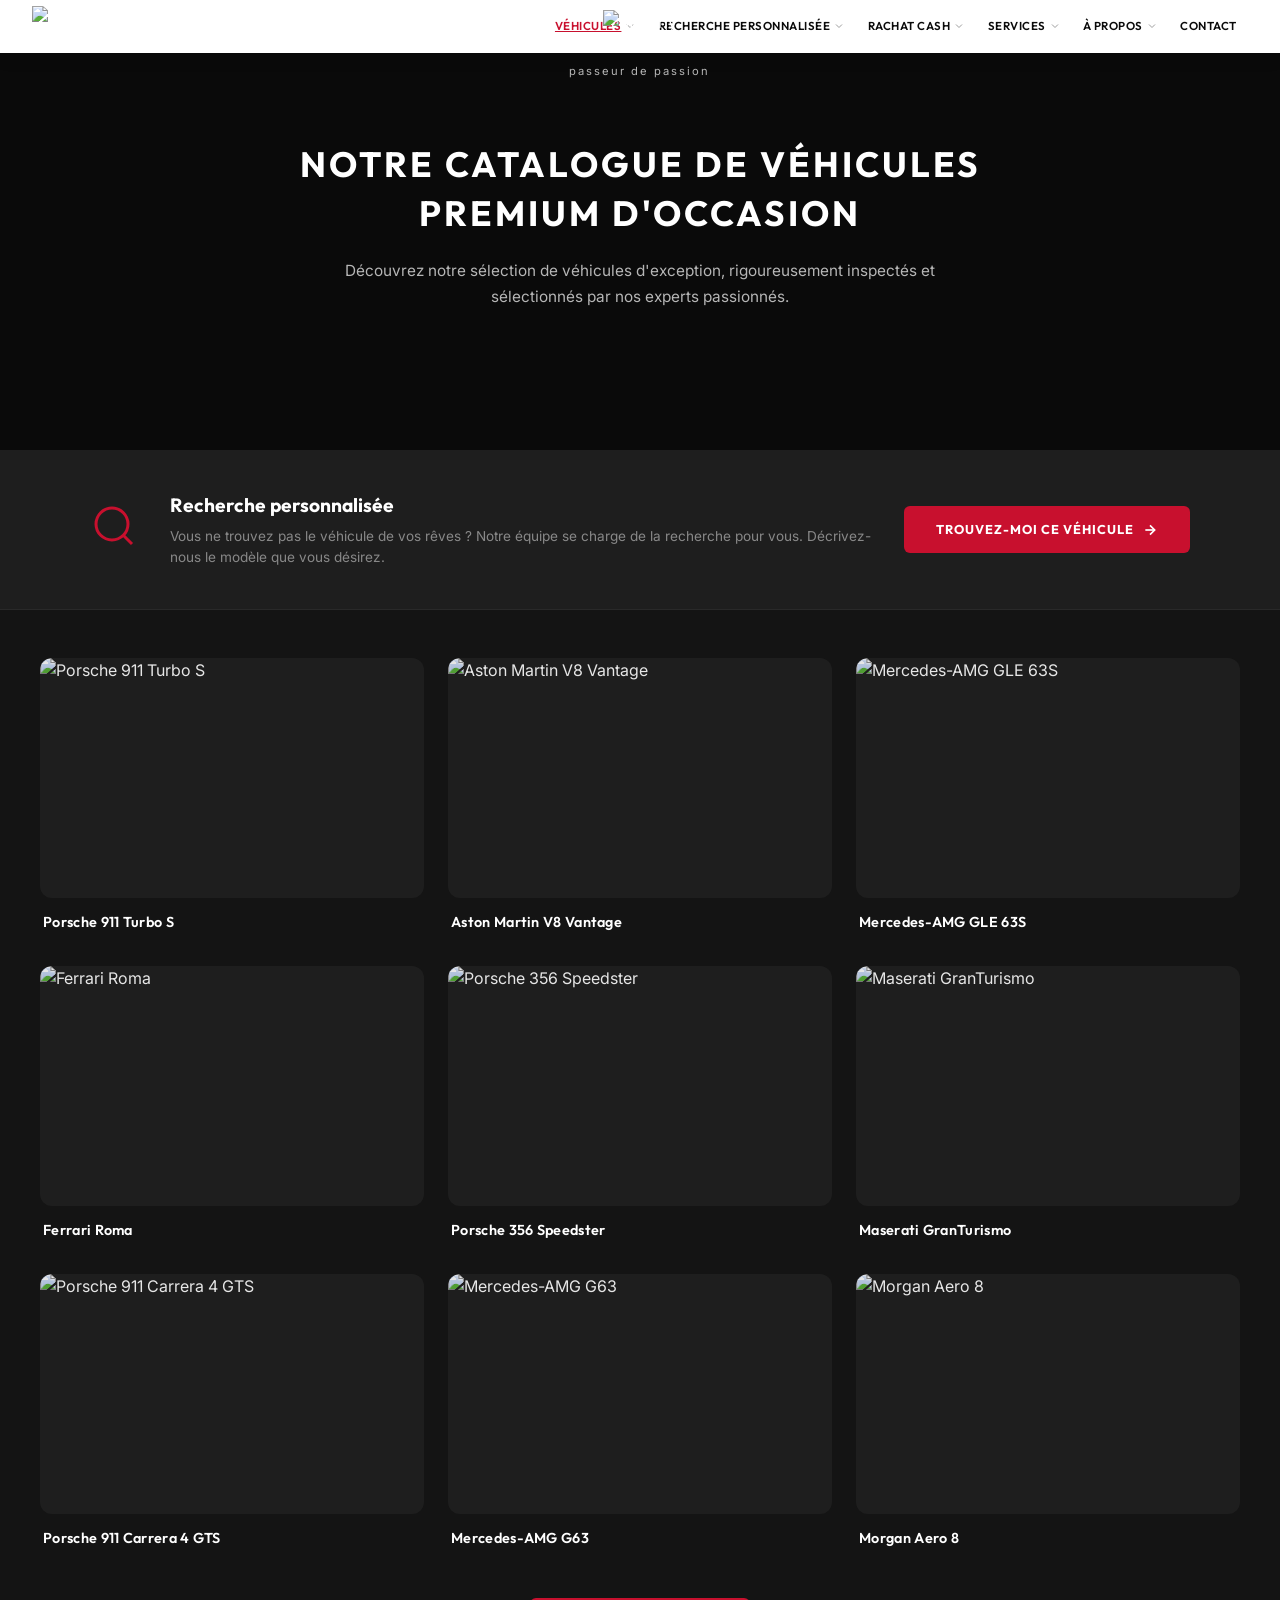
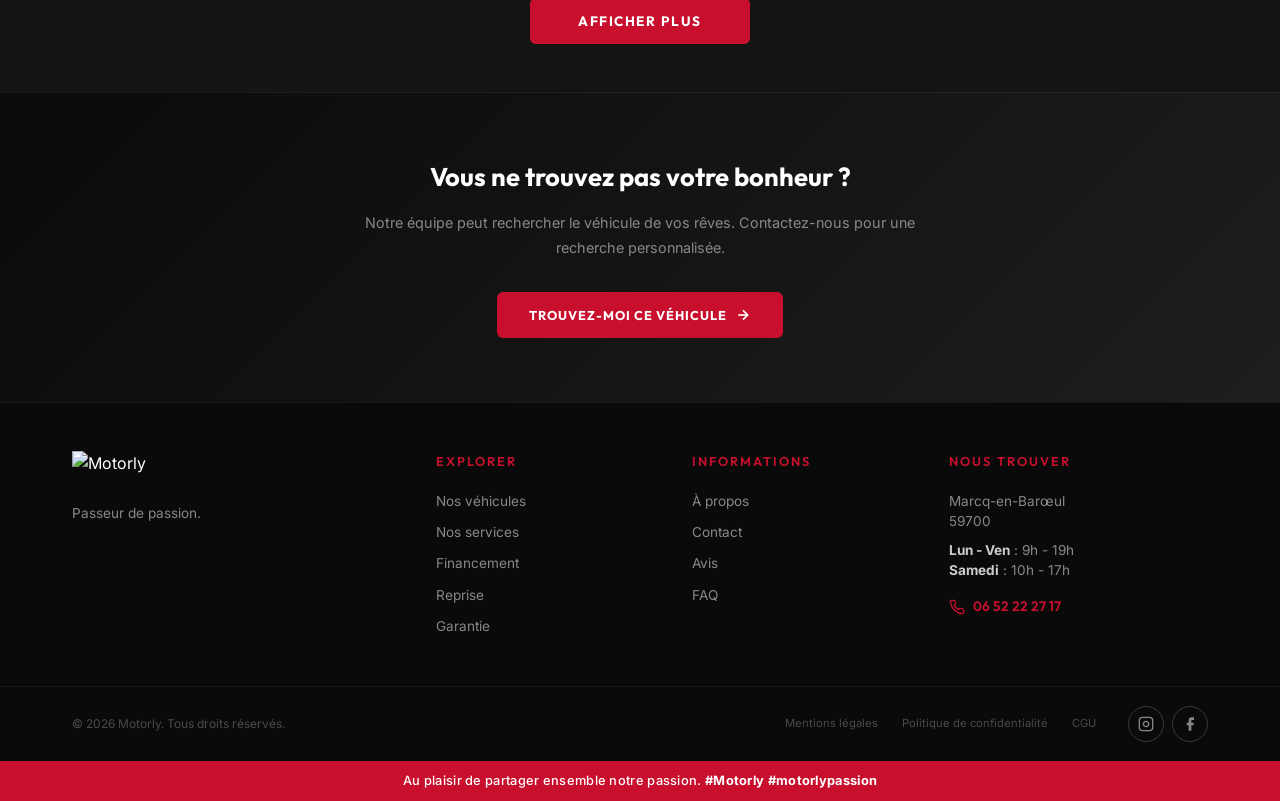
==== vehicules.html @ 82f8d08b "Add files via upload" ====
<!DOCTYPE html>
<html lang="fr">
<head>
    <meta charset="UTF-8">
    <meta name="viewport" content="width=device-width, initial-scale=1.0">
    <meta name="description" content="Catalogue de véhicules premium d'occasion Motorly – Porsche, Ferrari, Aston Martin, Maserati et plus à Marcq-en-Barœul.">
    <title>Catalogue Véhicules | Motorly – Véhicules d'Exception</title>
    <link rel="preconnect" href="https://fonts.googleapis.com">
    <link rel="preconnect" href="https://fonts.gstatic.com" crossorigin>
    <link href="https://fonts.googleapis.com/css2?family=Inter:wght@300;400;500;600;700;800;900&family=Outfit:wght@300;400;500;600;700;800&display=swap" rel="stylesheet">
    <link rel="stylesheet" href="style.css">
    <link rel="stylesheet" href="catalogue.css">
</head>
<body>

    <!-- ============ TOP BAR ============ -->
    <div class="top-bar" id="top-bar">
        <div class="top-bar__inner">
            <div class="top-bar__left">
                <svg class="top-bar__phone-icon" viewBox="0 0 24 24" fill="none" stroke="currentColor" stroke-width="2"><path d="M22 16.92v3a2 2 0 01-2.18 2 19.79 19.79 0 01-8.63-3.07 19.5 19.5 0 01-6-6 19.79 19.79 0 01-3.07-8.67A2 2 0 014.11 2h3a2 2 0 012 1.72 12.84 12.84 0 00.7 2.81 2 2 0 01-.45 2.11L8.09 9.91a16 16 0 006 6l1.27-1.27a2 2 0 012.11-.45 12.84 12.84 0 002.81.7A2 2 0 0122 16.92z"/></svg>
                <a href="tel:+33652222717" class="top-bar__phone">06 52 22 27 17</a>
            </div>
            <div class="top-bar__center">
                <a href="index.html" class="top-bar__logo"><img src="assets/images/logo-rouge.png" alt="Motorly" class="top-bar__logo-img"></a>
                <span class="top-bar__tagline">passeur de passion</span>
            </div>
            <div class="top-bar__right">
                <span class="top-bar__group-name">GROUPE GGP AUTO</span>
                <div class="top-bar__social">
                    <a href="https://facebook.com/motorly.fr" target="_blank" rel="noopener" aria-label="Facebook" class="top-bar__social-link"><svg viewBox="0 0 24 24" fill="currentColor"><path d="M18 2h-3a5 5 0 00-5 5v3H7v4h3v8h4v-8h3l1-4h-4V7a1 1 0 011-1h3z"/></svg></a>
                    <a href="https://instagram.com/motorly.fr" target="_blank" rel="noopener" aria-label="Instagram" class="top-bar__social-link"><svg viewBox="0 0 24 24" fill="none" stroke="currentColor" stroke-width="2"><rect x="2" y="2" width="20" height="20" rx="5" ry="5"/><path d="M16 11.37A4 4 0 1112.63 8 4 4 0 0116 11.37z"/><line x1="17.5" y1="6.5" x2="17.51" y2="6.5"/></svg></a>
                </div>
            </div>
        </div>
    </div>

    <!-- ============ STICKY HEADER ============ -->
    <header class="header header--visible" id="header">
        <div class="header__inner">
            <a href="index.html" class="header__logo"><img src="assets/images/logo-rouge.png" alt="Motorly" class="header__logo-img"></a>
            <nav class="header__nav">
                <div class="header__nav-item header__nav-item--has-dropdown"><a href="#" class="header__nav-link header__nav-link--current">VÉHICULES <svg viewBox="0 0 24 24" fill="none" stroke="currentColor" stroke-width="2" width="12" height="12"><polyline points="6 9 12 15 18 9"/></svg></a>
                    <div class="header__dropdown"><a href="vehicules.html">Véhicules disponibles</a><a href="#">Véhicules vendus</a></div>
                </div>
                <div class="header__nav-item"><a href="#" class="header__nav-link">RECHERCHE PERSONNALISÉE <svg viewBox="0 0 24 24" fill="none" stroke="currentColor" stroke-width="2" width="12" height="12"><polyline points="6 9 12 15 18 9"/></svg></a></div>
                <div class="header__nav-item"><a href="#" class="header__nav-link">RACHAT CASH <svg viewBox="0 0 24 24" fill="none" stroke="currentColor" stroke-width="2" width="12" height="12"><polyline points="6 9 12 15 18 9"/></svg></a></div>
                <div class="header__nav-item header__nav-item--has-dropdown"><a href="#" class="header__nav-link">SERVICES <svg viewBox="0 0 24 24" fill="none" stroke="currentColor" stroke-width="2" width="12" height="12"><polyline points="6 9 12 15 18 9"/></svg></a>
                    <div class="header__dropdown"><a href="#">Solution de financement</a><a href="#">Reprise de véhicules</a></div>
                </div>
                <div class="header__nav-item"><a href="index.html#apropos" class="header__nav-link">À PROPOS <svg viewBox="0 0 24 24" fill="none" stroke="currentColor" stroke-width="2" width="12" height="12"><polyline points="6 9 12 15 18 9"/></svg></a></div>
                <div class="header__nav-item"><a href="index.html#contact" class="header__nav-link">CONTACT</a></div>
            </nav>
            <button class="header__menu-btn" id="menu-toggle" aria-label="Menu"><span class="header__menu-icon"><span></span><span></span><span></span></span></button>
        </div>
    </header>

    <!-- ============ MOBILE MENU ============ -->
    <div class="menu-overlay" id="menu-overlay">
        <div class="menu-overlay__content">
            <nav class="menu-overlay__nav">
                <a href="vehicules.html" class="menu-overlay__link">Véhicules</a>
                <a href="#" class="menu-overlay__link">Recherche Personnalisée</a>
                <a href="#" class="menu-overlay__link">Rachat Cash</a>
                <a href="#" class="menu-overlay__link">Services</a>
                <a href="index.html#apropos" class="menu-overlay__link">À propos</a>
                <a href="index.html#contact" class="menu-overlay__link">Contact</a>
            </nav>
            <div class="menu-overlay__footer-info"><a href="tel:+33652222717">06 52 22 27 17</a></div>
        </div>
    </div>

    <!-- ============ CATALOGUE HERO ============ -->
    <section class="cat-hero">
        <div class="cat-hero__bg" style="background-image: url('assets/images/header-1.png')"></div>
        <div class="cat-hero__overlay"></div>
        <div class="cat-hero__content">
            <h1 class="cat-hero__title">NOTRE CATALOGUE DE VÉHICULES<br>PREMIUM D'OCCASION</h1>
            <p class="cat-hero__subtitle">Découvrez notre sélection de véhicules d'exception, rigoureusement inspectés et sélectionnés par nos experts passionnés.</p>
        </div>
    </section>

    <!-- ============ RECHERCHE PERSONNALISÉE CTA ============ -->
    <section class="cat-search">
        <div class="cat-search__inner">
            <div class="cat-search__icon">
                <svg viewBox="0 0 24 24" fill="none" stroke="currentColor" stroke-width="1.5"><circle cx="11" cy="11" r="8"/><line x1="21" y1="21" x2="16.65" y2="16.65"/></svg>
            </div>
            <div class="cat-search__text">
                <h2>Recherche personnalisée</h2>
                <p>Vous ne trouvez pas le véhicule de vos rêves ? Notre équipe se charge de la recherche pour vous. Décrivez-nous le modèle que vous désirez.</p>
            </div>
            <a href="#" class="cat-search__btn">TROUVEZ-MOI CE VÉHICULE <svg viewBox="0 0 24 24" fill="none" stroke="currentColor" stroke-width="2.5" width="16" height="16"><line x1="5" y1="12" x2="19" y2="12"/><polyline points="12 5 19 12 12 19"/></svg></a>
        </div>
    </section>

    <!-- ============ CATALOGUE GRID ============ -->
    <section class="catalogue" id="catalogue">
        <div class="catalogue__inner">
            <div class="catalogue__grid" id="catalogue-grid">

                <a href="#" class="car-card" data-visible="true">
                    <div class="car-card__img"><img src="assets/images/porsche-911-turbo-s.png" alt="Porsche 911 Turbo S"></div>
                    <h3 class="car-card__name">Porsche 911 Turbo S</h3>
                </a>
                <a href="#" class="car-card" data-visible="true">
                    <div class="car-card__img"><img src="assets/images/porsche-slide-1.png" alt="Aston Martin V8 Vantage"></div>
                    <h3 class="car-card__name">Aston Martin V8 Vantage</h3>
                </a>
                <a href="#" class="car-card" data-visible="true">
                    <div class="car-card__img"><img src="assets/images/porsche-slide-2.png" alt="Mercedes-AMG GLE 63S"></div>
                    <h3 class="car-card__name">Mercedes-AMG GLE 63S</h3>
                </a>
                <a href="#" class="car-card" data-visible="true">
                    <div class="car-card__img"><img src="assets/images/porsche-slide-3.png" alt="Ferrari Roma"></div>
                    <h3 class="car-card__name">Ferrari Roma</h3>
                </a>
                <a href="#" class="car-card" data-visible="true">
                    <div class="car-card__img"><img src="assets/images/porsche-slide-4.png" alt="Porsche 356 Speedster"></div>
                    <h3 class="car-card__name">Porsche 356 Speedster</h3>
                </a>
                <a href="#" class="car-card" data-visible="true">
                    <div class="car-card__img"><img src="assets/images/porsche-slide-5.png" alt="Maserati GranTurismo"></div>
                    <h3 class="car-card__name">Maserati GranTurismo</h3>
                </a>
                <a href="#" class="car-card" data-visible="true">
                    <div class="car-card__img"><img src="assets/images/porsche-slide-6.png" alt="Porsche 911 Carrera 4 GTS"></div>
                    <h3 class="car-card__name">Porsche 911 Carrera 4 GTS</h3>
                </a>
                <a href="#" class="car-card" data-visible="true">
                    <div class="car-card__img"><img src="assets/images/porsche-slide-7.png" alt="Mercedes-AMG G63"></div>
                    <h3 class="car-card__name">Mercedes-AMG G63</h3>
                </a>
                <a href="#" class="car-card" data-visible="true">
                    <div class="car-card__img"><img src="assets/images/porsche-slide-8.png" alt="Morgan Aero 8"></div>
                    <h3 class="car-card__name">Morgan Aero 8</h3>
                </a>

                <!-- Hidden initially (afficher plus) -->
                <a href="#" class="car-card car-card--hidden">
                    <div class="car-card__img"><img src="assets/images/porsche-slide-9.png" alt="Porsche Panamera GTS"></div>
                    <h3 class="car-card__name">Porsche Panamera GTS</h3>
                </a>
                <a href="#" class="car-card car-card--hidden">
                    <div class="car-card__img"><img src="assets/images/porsche-slide-10.png" alt="BMW M4 Competition"></div>
                    <h3 class="car-card__name">BMW M4 Competition</h3>
                </a>
                <a href="#" class="car-card car-card--hidden">
                    <div class="car-card__img"><img src="assets/images/porsche-slide-11.png" alt="Porsche 911 Turbo"></div>
                    <h3 class="car-card__name">Porsche 911 Turbo</h3>
                </a>
                <a href="#" class="car-card car-card--hidden">
                    <div class="car-card__img"><img src="assets/images/maserati.png" alt="Maserati Quattroporte"></div>
                    <h3 class="car-card__name">Maserati Quattroporte</h3>
                </a>
                <a href="#" class="car-card car-card--hidden">
                    <div class="car-card__img"><img src="assets/images/panamera-competition.jpg" alt="Porsche Panamera Turbo S"></div>
                    <h3 class="car-card__name">Porsche Panamera Turbo S</h3>
                </a>
                <a href="#" class="car-card car-card--hidden">
                    <div class="car-card__img"><img src="assets/images/showroom-cam2.jpg" alt="Aston Martin DB11"></div>
                    <h3 class="car-card__name">Aston Martin DB11</h3>
                </a>

            </div>

            <div class="catalogue__more" id="catalogue-more">
                <button class="catalogue__more-btn" id="show-more-btn">AFFICHER PLUS</button>
            </div>
        </div>
    </section>

    <!-- ============ BOTTOM CTA ============ -->
    <section class="cat-bottom-cta">
        <div class="cat-bottom-cta__inner">
            <h2>Vous ne trouvez pas votre bonheur ?</h2>
            <p>Notre équipe peut rechercher le véhicule de vos rêves. Contactez-nous pour une recherche personnalisée.</p>
            <a href="index.html#contact" class="cat-search__btn">TROUVEZ-MOI CE VÉHICULE <svg viewBox="0 0 24 24" fill="none" stroke="currentColor" stroke-width="2.5" width="16" height="16"><line x1="5" y1="12" x2="19" y2="12"/><polyline points="12 5 19 12 12 19"/></svg></a>
        </div>
    </section>

    <!-- ============ FOOTER ============ -->
    <footer class="footer" id="footer">
        <div class="footer__top">
            <div class="footer__inner">
                <div class="footer__brand">
                    <a href="index.html" class="footer__logo"><img src="assets/images/logo-blanc.png" alt="Motorly" class="footer__logo-img"></a>
                    <p class="footer__tagline">Passeur de passion.</p>
                </div>
                <div class="footer__links-group">
                    <h4 class="footer__links-title">Explorer</h4>
                    <nav class="footer__links"><a href="vehicules.html">Nos véhicules</a><a href="#">Nos services</a><a href="#">Financement</a><a href="#">Reprise</a><a href="#">Garantie</a></nav>
                </div>
                <div class="footer__links-group">
                    <h4 class="footer__links-title">Informations</h4>
                    <nav class="footer__links"><a href="index.html#apropos">À propos</a><a href="index.html#contact">Contact</a><a href="#">Avis</a><a href="#">FAQ</a></nav>
                </div>
                <div class="footer__links-group">
                    <h4 class="footer__links-title">Nous trouver</h4>
                    <div class="footer__address">
                        <p>Marcq-en-Barœul<br>59700</p>
                        <p class="footer__hours"><strong>Lun - Ven</strong> : 9h - 19h<br><strong>Samedi</strong> : 10h - 17h</p>
                        <a href="tel:+33652222717" class="footer__phone-link"><svg viewBox="0 0 24 24" fill="none" stroke="currentColor" stroke-width="2"><path d="M22 16.92v3a2 2 0 01-2.18 2 19.79 19.79 0 01-8.63-3.07 19.5 19.5 0 01-6-6 19.79 19.79 0 01-3.07-8.67A2 2 0 014.11 2h3a2 2 0 012 1.72 12.84 12.84 0 00.7 2.81 2 2 0 01-.45 2.11L8.09 9.91a16 16 0 006 6l1.27-1.27a2 2 0 012.11-.45 12.84 12.84 0 002.81.7A2 2 0 0122 16.92z"/></svg>06 52 22 27 17</a>
                    </div>
                </div>
            </div>
        </div>
        <div class="footer__bottom">
            <div class="footer__bottom-inner">
                <p class="footer__copyright">© 2026 Motorly. Tous droits réservés.</p>
                <div class="footer__bottom-right">
                    <nav class="footer__legal"><a href="#">Mentions légales</a><a href="#">Politique de confidentialité</a><a href="#">CGU</a></nav>
                    <div class="footer__social">
                        <a href="https://instagram.com/motorly.fr" target="_blank" rel="noopener" aria-label="Instagram" class="footer__social-link"><svg viewBox="0 0 24 24" fill="none" stroke="currentColor" stroke-width="2"><rect x="2" y="2" width="20" height="20" rx="5" ry="5"/><path d="M16 11.37A4 4 0 1112.63 8 4 4 0 0116 11.37z"/><line x1="17.5" y1="6.5" x2="17.51" y2="6.5"/></svg></a>
                        <a href="https://facebook.com/motorly.fr" target="_blank" rel="noopener" aria-label="Facebook" class="footer__social-link"><svg viewBox="0 0 24 24" fill="currentColor"><path d="M18 2h-3a5 5 0 00-5 5v3H7v4h3v8h4v-8h3l1-4h-4V7a1 1 0 011-1h3z"/></svg></a>
                    </div>
                </div>
            </div>
        </div>
    </footer>

    <!-- ============ STICKY BOTTOM BAR ============ -->
    <div class="sticky-bottom-bar">
        <div class="sticky-bottom-bar__inner">
            <p>Au plaisir de partager ensemble notre passion. <span class="sticky-bottom-bar__hashtag">#Motorly #motorlypassion</span></p>
        </div>
    </div>

    <button class="back-to-top" id="back-to-top" aria-label="Retour en haut">
        <svg viewBox="0 0 24 24" fill="none" stroke="currentColor" stroke-width="2.5"><polyline points="18 15 12 9 6 15"/></svg>
    </button>

    <script>
    document.addEventListener('DOMContentLoaded', () => {
      // Mobile menu
      const mt = document.getElementById('menu-toggle');
      const mo = document.getElementById('menu-overlay');
      if (mt && mo) {
        mt.addEventListener('click', () => { mt.classList.toggle('active'); mo.classList.toggle('active'); document.body.style.overflow = mo.classList.contains('active') ? 'hidden' : ''; });
        document.querySelectorAll('.menu-overlay__link').forEach(l => l.addEventListener('click', () => { mt.classList.remove('active'); mo.classList.remove('active'); document.body.style.overflow = ''; }));
      }
      // Show more
      const btn = document.getElementById('show-more-btn');
      const moreWrap = document.getElementById('catalogue-more');
      if (btn) {
        btn.addEventListener('click', () => {
          document.querySelectorAll('.car-card--hidden').forEach((c, i) => {
            c.style.transitionDelay = `${i * .06}s`;
            c.classList.remove('car-card--hidden');
            c.classList.add('car-card--revealed');
          });
          moreWrap.style.display = 'none';
        });
      }
      // Back to top
      const btt = document.getElementById('back-to-top');
      window.addEventListener('scroll', () => {
        if (window.pageYOffset > 400) btt.classList.add('visible');
        else btt.classList.remove('visible');
      }, { passive: true });
      btt.addEventListener('click', () => window.scrollTo({ top: 0, behavior: 'smooth' }));
      // Scroll animations
      const obs = new IntersectionObserver(entries => {
        entries.forEach(e => { if (e.isIntersecting) { e.target.classList.add('car-card--animated'); obs.unobserve(e.target); } });
      }, { threshold: .1 });
      document.querySelectorAll('.car-card:not(.car-card--hidden)').forEach(c => obs.observe(c));
    });
    </script>
</body>
</html>
---- style.css ----
/* ================================================================
   MOTORLY – Refonte Homepage v3
   Palette: Red (#C8102E), Black (#0A0A0A), White (#FFFFFF)
   ================================================================ */
*,*::before,*::after{margin:0;padding:0;box-sizing:border-box}
:root{
  --red:#C8102E;--red-dark:#9B0D24;--red-light:#E8354D;
  --black:#0A0A0A;--black-soft:#141414;--black-card:#1A1A1A;
  --gray-900:#1E1E1E;--gray-800:#2A2A2A;--gray-700:#3A3A3A;
  --gray-600:#4A4A4A;--gray-400:#888;--gray-300:#AAA;--gray-200:#CCC;
  --white:#FFF;
  --font-primary:'Outfit',sans-serif;--font-body:'Inter',sans-serif;
  --transition-fast:.2s ease;--transition-medium:.4s ease;
  --radius-sm:6px;--radius-md:12px;--radius-lg:20px;--radius-pill:50px;
}
html{scroll-behavior:smooth;font-size:16px;-webkit-font-smoothing:antialiased}
body{font-family:var(--font-body);background:var(--black);color:var(--white);line-height:1.6;overflow-x:hidden}
a{text-decoration:none;color:inherit;transition:color var(--transition-fast)}
img{display:block;max-width:100%;height:auto}
button{border:none;background:none;cursor:pointer;font-family:inherit;color:inherit}

/* ═══════ TOP BAR ═══════ */
.top-bar{position:absolute;top:0;left:0;width:100%;z-index:1001;padding:.6rem 0}
.top-bar__inner{max-width:1440px;margin:0 auto;padding:0 2rem;display:flex;align-items:center;justify-content:space-between}
.top-bar__left{display:flex;align-items:center;gap:.5rem;flex:1}
.top-bar__phone-icon{width:14px;height:14px;color:var(--white)}
.top-bar__phone{font-size:.82rem;font-weight:500;color:var(--white);letter-spacing:.5px}
.top-bar__phone:hover{color:var(--red)}
.top-bar__center{display:flex;flex-direction:column;align-items:center;flex:1}
.top-bar__logo-img{height:55px;width:auto}
.top-bar__tagline{font-family:var(--font-body);font-size:.7rem;color:rgba(255,255,255,.7);letter-spacing:2px;margin-top:-2px}
.top-bar__right{display:flex;align-items:center;gap:1.2rem;flex:1;justify-content:flex-end}
.top-bar__group-name{font-family:var(--font-primary);font-size:.7rem;font-weight:600;letter-spacing:2px;color:var(--white);text-transform:uppercase}
.top-bar__social{display:flex;align-items:center;gap:.75rem}
.top-bar__social-link svg{width:18px;height:18px;color:var(--white);transition:all var(--transition-fast)}
.top-bar__social-link:hover svg{color:var(--red);transform:translateY(-2px)}

/* ═══════ STICKY HEADER (appears on scroll) ═══════ */
.header{position:fixed;top:0;left:0;width:100%;z-index:1000;background:var(--white);box-shadow:0 2px 20px rgba(0,0,0,.1);transform:translateY(-100%);transition:transform .4s ease;padding:.4rem 0}
.header--visible{transform:translateY(0)}
.header__inner{max-width:1440px;margin:0 auto;padding:0 2rem;display:flex;align-items:center;justify-content:space-between;gap:1rem}
.header__logo-img{height:40px;width:auto}
.header__nav{display:flex;align-items:center;gap:0;flex-wrap:wrap}
.header__nav-item{position:relative}
.header__nav-link{display:flex;align-items:center;gap:3px;font-family:var(--font-primary);font-size:.72rem;font-weight:600;letter-spacing:.5px;color:var(--black);padding:.5rem .7rem;transition:all var(--transition-fast);text-transform:uppercase;white-space:nowrap}
.header__nav-link:hover{color:var(--red);text-decoration:underline}
.header__nav-link svg{flex-shrink:0;opacity:.4;color:var(--black)}
.header__nav-link:hover svg{color:var(--red)}
/* Dropdown */
.header__dropdown{position:absolute;top:100%;left:0;min-width:200px;background:var(--white);border-radius:var(--radius-sm);box-shadow:0 8px 30px rgba(0,0,0,.12);padding:.5rem 0;opacity:0;visibility:hidden;transform:translateY(8px);transition:all .25s ease;z-index:100}
.header__nav-item--has-dropdown:hover .header__dropdown{opacity:1;visibility:visible;transform:translateY(0)}
.header__dropdown a{display:block;padding:.55rem 1.2rem;font-size:.78rem;color:var(--black);font-weight:400;transition:all var(--transition-fast)}
.header__dropdown a:hover{color:var(--red);background:rgba(200,16,46,.04);text-decoration:underline}
.header__menu-btn{display:none;z-index:1003}
.header__menu-icon{display:flex;flex-direction:column;gap:5px;width:24px;position:relative;justify-content:center}
.header__menu-icon span{display:block;width:100%;height:2px;background:var(--black);border-radius:2px;transition:all var(--transition-medium);transform-origin:center}
.header__menu-icon span:nth-child(2){width:70%}
.header__menu-btn.active .header__menu-icon span:nth-child(1){transform:translateY(7px) rotate(45deg)}
.header__menu-btn.active .header__menu-icon span:nth-child(2){opacity:0}
.header__menu-btn.active .header__menu-icon span:nth-child(3){transform:translateY(-7px) rotate(-45deg)}

/* ═══════ MOBILE MENU ═══════ */
.menu-overlay{position:fixed;inset:0;z-index:1002;background:var(--black);opacity:0;visibility:hidden;transition:all .5s ease;display:flex;flex-direction:column;justify-content:center;padding:3rem 2rem}
.menu-overlay.active{opacity:1;visibility:visible}
.menu-overlay__content{display:flex;flex-direction:column;gap:2rem}
.menu-overlay__nav{display:flex;flex-direction:column;gap:.25rem}
.menu-overlay__link{font-family:var(--font-primary);font-size:2rem;font-weight:700;color:var(--white);padding:.4rem 0;transition:all var(--transition-medium);transform:translateX(-30px);opacity:0}
.menu-overlay.active .menu-overlay__link{transform:translateX(0);opacity:1}
.menu-overlay.active .menu-overlay__link:nth-child(1){transition-delay:.1s}
.menu-overlay.active .menu-overlay__link:nth-child(2){transition-delay:.15s}
.menu-overlay.active .menu-overlay__link:nth-child(3){transition-delay:.2s}
.menu-overlay.active .menu-overlay__link:nth-child(4){transition-delay:.25s}
.menu-overlay.active .menu-overlay__link:nth-child(5){transition-delay:.3s}
.menu-overlay.active .menu-overlay__link:nth-child(6){transition-delay:.35s}
.menu-overlay__link:hover{color:var(--red);transform:translateX(1rem)}
.menu-overlay__footer-info{margin-top:2rem;border-top:1px solid var(--gray-800);padding-top:1.5rem}
.menu-overlay__footer-info a{font-size:.9rem;color:var(--gray-300)}

/* ═══════ HERO ═══════ */
.hero{position:relative;height:80vh;min-height:550px;overflow:hidden}
.hero__slider{position:relative;width:100%;height:100%}
.hero__slide{position:absolute;inset:0;opacity:0;visibility:hidden;transition:opacity 1s ease,visibility 1s ease}
.hero__slide--active{opacity:1;visibility:visible}
.hero__slide-bg{position:absolute;inset:0;background-size:cover;background-position:center;transform:scale(1.03);transition:transform 8s ease}
.hero__slide--active .hero__slide-bg{transform:scale(1)}
.hero__slide-overlay{position:absolute;inset:0;background:linear-gradient(to bottom,rgba(10,10,10,.4) 0%,rgba(10,10,10,.2) 40%,rgba(10,10,10,.5) 100%)}
/* Hero overlay content */
.hero__overlay-content{position:absolute;inset:0;z-index:5;display:flex;flex-direction:column;align-items:center;justify-content:center;text-align:center;padding:0 2rem;padding-top:80px}
.hero__title{font-family:var(--font-primary);font-size:clamp(1.1rem,2.5vw,1.8rem);font-weight:700;letter-spacing:3px;color:var(--white);margin-bottom:2rem;text-shadow:0 2px 20px rgba(0,0,0,.5)}

/* ═══════ HERO WHITE NAV BAR ═══════ */
.hero-nav{display:flex;align-items:center;background:var(--white);border-radius:var(--radius-pill);padding:.3rem .6rem;gap:0;box-shadow:0 4px 30px rgba(0,0,0,.15);margin-bottom:1.5rem;flex-wrap:wrap;justify-content:center}
.hero-nav__item{position:relative}
.hero-nav__link{display:flex;align-items:center;gap:3px;font-family:var(--font-primary);font-size:.72rem;font-weight:600;letter-spacing:.4px;color:var(--black);padding:.55rem .9rem;transition:all var(--transition-fast);text-transform:uppercase;white-space:nowrap;border-radius:var(--radius-pill)}
.hero-nav__link:hover{color:var(--red);text-decoration:underline}
.hero-nav__link--active{color:var(--red);text-decoration:underline}
.hero-nav__link svg{flex-shrink:0;opacity:.35;color:inherit}
/* Hero nav dropdown */
.hero-nav__dropdown{position:absolute;top:calc(100% + 8px);left:50%;transform:translateX(-50%) translateY(8px);min-width:200px;background:var(--white);border-radius:var(--radius-md);box-shadow:0 8px 30px rgba(0,0,0,.15);padding:.5rem 0;opacity:0;visibility:hidden;transition:all .25s ease;z-index:100}
.hero-nav__item--has-dropdown:hover .hero-nav__dropdown{opacity:1;visibility:visible;transform:translateX(-50%) translateY(0)}
.hero-nav__dropdown a{display:block;padding:.55rem 1.2rem;font-size:.78rem;color:var(--black);font-weight:400;transition:all var(--transition-fast)}
.hero-nav__dropdown a:hover{color:var(--red);background:rgba(200,16,46,.04);text-decoration:underline}

/* Hero CTA button (white pill) */
.hero__cta-wrapper{margin-bottom:1.5rem}
.hero__btn--white{display:inline-flex;align-items:center;gap:.6rem;background:rgba(255,255,255,.92);color:var(--black);font-family:var(--font-primary);font-size:.82rem;font-weight:700;letter-spacing:1px;padding:.85rem 2.5rem;border-radius:var(--radius-pill);text-transform:uppercase;transition:all var(--transition-fast);box-shadow:0 4px 20px rgba(0,0,0,.1);backdrop-filter:blur(10px)}
.hero__btn--white svg{transition:transform var(--transition-fast);color:var(--black)}
.hero__btn--white:hover{background:var(--white);transform:translateY(-2px);box-shadow:0 6px 30px rgba(0,0,0,.2)}
.hero__btn--white:hover svg{transform:translateX(4px)}

/* Hero dots */
.hero__dots{display:flex;gap:.5rem;justify-content:center}
.hero__dot{width:10px;height:10px;border-radius:50%;background:rgba(255,255,255,.4);transition:all var(--transition-medium);cursor:pointer}
.hero__dot--active{background:var(--red)}

/* ═══════ VEHICLES CAROUSEL ═══════ */
.vehicles-carousel{padding:4rem 2rem 2rem;background:var(--black-soft);text-align:center}
.vehicles-carousel__inner{max-width:1200px;margin:0 auto}
.vehicles-carousel__title{font-family:var(--font-primary);font-size:clamp(1.2rem,2.5vw,1.8rem);font-weight:600;margin-bottom:2.5rem;color:var(--gray-200)}
.vehicles-carousel__slider{position:relative;overflow:hidden;margin-bottom:2rem}
.vehicles-carousel__track{display:flex;transition:transform .5s ease;gap:1rem}
.vehicle-slide{flex:0 0 calc(33.333% - .67rem);border-radius:var(--radius-md);overflow:hidden;cursor:pointer;transition:transform var(--transition-medium)}
.vehicle-slide img{width:100%;height:260px;object-fit:cover;transition:transform var(--transition-medium)}
.vehicle-slide:hover{transform:translateY(-5px)}
.vehicle-slide:hover img{transform:scale(1.05)}
.vehicles-carousel__nav{position:absolute;top:50%;transform:translateY(-50%);width:44px;height:44px;border-radius:50%;background:rgba(10,10,10,.7);border:1px solid rgba(255,255,255,.2);display:flex;align-items:center;justify-content:center;backdrop-filter:blur(10px);transition:all var(--transition-fast);z-index:5}
.vehicles-carousel__nav svg{width:20px;height:20px;color:var(--white)}
.vehicles-carousel__nav:hover{background:var(--red);border-color:var(--red)}
.vehicles-carousel__nav--prev{left:.5rem}
.vehicles-carousel__nav--next{right:.5rem}
.vehicles-carousel__cta{padding:1rem 0 0}
.btn-red{display:inline-block;background:var(--red);color:var(--white);font-family:var(--font-primary);font-size:.85rem;font-weight:600;letter-spacing:1px;padding:.85rem 2.5rem;border-radius:var(--radius-sm);transition:all var(--transition-fast);text-transform:uppercase}
.btn-red:hover{background:var(--red-dark);transform:translateY(-2px);box-shadow:0 4px 20px rgba(200,16,46,.3)}

/* ═══════ CREDIT NOTICE ═══════ */
.credit-notice{background:var(--gray-900);padding:1.2rem 2rem;text-align:center;border-top:1px solid rgba(255,255,255,.04);border-bottom:1px solid rgba(255,255,255,.04)}
.credit-notice__inner{max-width:900px;margin:0 auto}
.credit-notice__inner p{font-size:.8rem;color:var(--gray-400);line-height:1.5;font-style:italic}

/* ═══════ SERVICES STRIP (4 cards below credit) ═══════ */
.services-strip{background:var(--black-soft);padding:3rem 2rem}
.services-strip__grid{max-width:1100px;margin:0 auto;display:grid;grid-template-columns:repeat(4,1fr);gap:1.5rem}
.services-strip__card{text-align:center}
.services-strip__img{border-radius:var(--radius-md);overflow:hidden;aspect-ratio:4/3;margin-bottom:1rem}
.services-strip__img img{width:100%;height:100%;object-fit:cover;transition:transform .5s ease;filter:brightness(.85)}
.services-strip__card:hover .services-strip__img img{transform:scale(1.05);filter:brightness(1)}
.services-strip__label{font-family:var(--font-primary);font-size:.72rem;font-weight:600;letter-spacing:1.5px;color:var(--gray-300);text-transform:uppercase;line-height:1.6}

/* ═══════ ENGAGEMENTS ═══════ */
.engagements{padding:5rem 2rem;background:var(--black)}
.engagements__inner{max-width:1200px;margin:0 auto;text-align:center}
.engagements__title{margin-bottom:1.5rem}
.engagements__title-bg{display:inline-block;background:var(--red);color:var(--white);font-family:var(--font-primary);font-size:clamp(1rem,2.5vw,1.6rem);font-weight:700;letter-spacing:2px;padding:.7rem 2rem;text-transform:uppercase}
.engagements__subtitle{font-size:.95rem;color:var(--gray-300);max-width:750px;margin:0 auto 3rem;line-height:1.7}
.engagements__grid{display:grid;grid-template-columns:repeat(4,1fr);gap:1.25rem}
.engagement-card{border-radius:var(--radius-md);overflow:hidden;transition:transform var(--transition-medium)}
.engagement-card:hover{transform:translateY(-6px)}
.engagement-card__image{position:relative;aspect-ratio:3/4;overflow:hidden}
.engagement-card__image img{width:100%;height:100%;object-fit:cover;transition:transform .6s ease;filter:brightness(.7)}
.engagement-card:hover .engagement-card__image img{transform:scale(1.08);filter:brightness(.5)}
.engagement-card__overlay{position:absolute;inset:0;display:flex;align-items:center;justify-content:center;padding:1.5rem;background:linear-gradient(to top,rgba(10,10,10,.7) 0%,rgba(10,10,10,.2) 100%)}
.engagement-card__overlay h3{font-family:var(--font-primary);font-size:clamp(.85rem,1.5vw,1.1rem);font-weight:700;color:var(--white);text-align:center;line-height:1.5;text-shadow:0 2px 10px rgba(0,0,0,.5)}

/* ═══════ ABOUT ═══════ */
.about{padding:5rem 2rem;background:var(--black-soft)}
.about__inner{max-width:1200px;margin:0 auto}
.about__title{text-align:center;margin-bottom:3rem}
.about__title-bg{display:inline-block;background:var(--red);color:var(--white);font-family:var(--font-primary);font-size:clamp(1rem,2.5vw,1.6rem);font-weight:700;letter-spacing:2px;padding:.7rem 2rem;text-transform:uppercase}
.about__content{display:grid;grid-template-columns:1fr 1fr;gap:3rem;align-items:start}
.about__text-block{margin-bottom:2rem}
.about__text-block--highlight{background:linear-gradient(135deg,rgba(200,16,46,.08),rgba(200,16,46,.03));border-left:3px solid var(--red);padding:1.5rem;border-radius:0 var(--radius-md) var(--radius-md) 0}
.about__text-block p{font-size:.82rem;color:var(--gray-300);line-height:1.8;margin-bottom:.75rem;text-transform:uppercase;letter-spacing:.3px}
.about__text-block em{color:var(--red);font-style:italic}
.about__text-block strong{color:var(--white)}
.about__images-row{display:grid;grid-template-columns:1fr 1fr;gap:1rem}
.about__showcase-img{width:100%;height:220px;object-fit:cover;border-radius:var(--radius-md);transition:transform var(--transition-medium)}
.about__showcase-img:hover{transform:scale(1.03)}
.about__founder{display:flex;flex-direction:column;gap:1.5rem}
.about__founder-img{width:280px;height:280px;border-radius:50%;object-fit:cover;margin:0 auto}
.about__founder-text p{font-size:.9rem;color:var(--gray-300);line-height:1.8;margin-bottom:1rem}
.about__founder-text em{color:var(--red);font-style:italic}

/* ═══════ MAP ═══════ */
.map-section{padding:0;background:var(--black)}
.map-section__embed{width:100%;height:400px}
.map-section__embed iframe{width:100%;height:100%;filter:grayscale(.8) contrast(1.1);transition:filter var(--transition-medium)}
.map-section__embed iframe:hover{filter:grayscale(.3)}

/* ═══════ FOOTER ═══════ */
.footer{background:var(--black)}
.footer__top{padding:3rem 0;border-top:1px solid rgba(255,255,255,.06);border-bottom:1px solid rgba(255,255,255,.06)}
.footer__inner{max-width:1200px;margin:0 auto;padding:0 2rem;display:grid;grid-template-columns:1.5fr 1fr 1fr 1.2fr;gap:2.5rem}
.footer__logo-img{height:40px;width:auto;margin-bottom:.75rem}
.footer__tagline{font-size:.85rem;color:var(--gray-400);line-height:1.5}
.footer__links-title{font-family:var(--font-primary);font-size:.8rem;font-weight:600;letter-spacing:2px;text-transform:uppercase;color:var(--red);margin-bottom:1.2rem}
.footer__links{display:flex;flex-direction:column;gap:.6rem}
.footer__links a{font-size:.85rem;color:var(--gray-400);transition:all var(--transition-fast)}
.footer__links a:hover{color:var(--white);padding-left:.5rem}
.footer__address p{font-size:.85rem;color:var(--gray-400);line-height:1.5;margin-bottom:.5rem}
.footer__hours strong{color:var(--gray-200)}
.footer__phone-link{display:inline-flex;align-items:center;gap:.5rem;font-family:var(--font-primary);font-size:.85rem;font-weight:600;color:var(--red)!important;margin-top:.5rem}
.footer__phone-link svg{width:16px;height:16px}
.footer__bottom{padding:1.2rem 0}
.footer__bottom-inner{max-width:1200px;margin:0 auto;padding:0 2rem;display:flex;align-items:center;justify-content:space-between;flex-wrap:wrap;gap:1rem}
.footer__copyright{font-size:.75rem;color:var(--gray-600)}
.footer__bottom-right{display:flex;align-items:center;gap:2rem}
.footer__legal{display:flex;gap:1.5rem}
.footer__legal a{font-size:.7rem;color:var(--gray-600);transition:color var(--transition-fast)}
.footer__legal a:hover{color:var(--red)}
.footer__social{display:flex;gap:.5rem}
.footer__social-link{width:36px;height:36px;border:1px solid var(--gray-700);border-radius:50%;display:flex;align-items:center;justify-content:center;transition:all var(--transition-fast)}
.footer__social-link svg{width:16px;height:16px;color:var(--gray-400)}
.footer__social-link:hover{border-color:var(--red);background:var(--red)}
.footer__social-link:hover svg{color:var(--white)}

/* ═══════ STICKY BOTTOM BAR ═══════ */
.sticky-bottom-bar{background:var(--red);padding:.6rem 2rem;text-align:center}
.sticky-bottom-bar__inner p{font-size:.8rem;font-weight:500;color:var(--white);letter-spacing:.3px}
.sticky-bottom-bar__hashtag{font-weight:700}

/* ═══════ BACK TO TOP ═══════ */
.back-to-top{position:fixed;bottom:5rem;right:2rem;width:44px;height:44px;background:var(--red);border-radius:50%;display:flex;align-items:center;justify-content:center;z-index:999;opacity:0;visibility:hidden;transform:translateY(20px);transition:all var(--transition-medium);box-shadow:0 4px 15px rgba(200,16,46,.3)}
.back-to-top.visible{opacity:1;visibility:visible;transform:translateY(0)}
.back-to-top:hover{background:var(--red-dark);transform:translateY(-4px)}
.back-to-top svg{width:20px;height:20px;color:var(--white)}

/* ═══════ ANIMATIONS ═══════ */
.animate-on-scroll{opacity:0;transform:translateY(30px);transition:all .7s ease}
.animate-on-scroll.animated{opacity:1;transform:translateY(0)}

/* ═══════ RESPONSIVE ═══════ */
@media(max-width:1024px){
  .header__nav{display:none}
  .header__menu-btn{display:flex}
  .hero-nav{display:none}
  .hero__overlay-content{padding-top:100px}
  .vehicles-carousel__track .vehicle-slide{flex:0 0 calc(50% - .5rem)}
  .engagements__grid{grid-template-columns:repeat(2,1fr)}
  .services-strip__grid{grid-template-columns:repeat(2,1fr)}
  .about__content{grid-template-columns:1fr}
  .footer__inner{grid-template-columns:1fr 1fr;gap:2rem}
}
@media(max-width:768px){
  .top-bar__group-name{display:none}
  .top-bar__center{position:relative}
  .hero{height:70vh;min-height:450px}
  .hero__title{font-size:1.1rem;letter-spacing:1px}
  .vehicles-carousel__track .vehicle-slide{flex:0 0 100%}
  .services-strip__grid{grid-template-columns:1fr 1fr}
  .engagements__grid{grid-template-columns:1fr 1fr}
  .about__images-row{grid-template-columns:1fr}
  .about__founder-img{width:200px;height:200px}
  .footer__inner{grid-template-columns:1fr}
  .footer__bottom-inner{flex-direction:column;text-align:center}
  .footer__bottom-right{flex-direction:column;gap:1rem}
}
@media(max-width:480px){
  .engagements__grid{grid-template-columns:1fr}
  .services-strip__grid{grid-template-columns:1fr}
}
---- catalogue.css ----
/* ================================================================
   CATALOGUE PAGE – catalogue.css
   ================================================================ */

/* ═══════ Catalogue Hero ═══════ */
.cat-hero{position:relative;height:50vh;min-height:350px;display:flex;align-items:center;justify-content:center;overflow:hidden}
.cat-hero__bg{position:absolute;inset:0;background-size:cover;background-position:center}
.cat-hero__overlay{position:absolute;inset:0;background:linear-gradient(to bottom,rgba(10,10,10,.6) 0%,rgba(10,10,10,.75) 100%)}
.cat-hero__content{position:relative;z-index:2;text-align:center;max-width:800px;padding:0 2rem}
.cat-hero__title{font-family:var(--font-primary);font-size:clamp(1.3rem,3vw,2.2rem);font-weight:700;letter-spacing:3px;color:var(--white);margin-bottom:1.2rem;line-height:1.4;text-transform:uppercase}
.cat-hero__subtitle{font-size:clamp(.85rem,1.2vw,1rem);color:rgba(255,255,255,.7);line-height:1.7;max-width:600px;margin:0 auto}

/* ═══════ Recherche CTA ═══════ */
.cat-search{background:var(--gray-900);border-bottom:1px solid rgba(255,255,255,.05);padding:2.5rem 2rem}
.cat-search__inner{max-width:1100px;margin:0 auto;display:flex;align-items:center;gap:2rem;flex-wrap:wrap}
.cat-search__icon{flex-shrink:0}
.cat-search__icon svg{width:48px;height:48px;color:var(--red);stroke-width:1.5}
.cat-search__text{flex:1;min-width:250px}
.cat-search__text h2{font-family:var(--font-primary);font-size:1.2rem;font-weight:700;color:var(--white);margin-bottom:.3rem}
.cat-search__text p{font-size:.85rem;color:var(--gray-400);line-height:1.6}
.cat-search__btn{display:inline-flex;align-items:center;gap:.5rem;background:var(--red);color:var(--white);font-family:var(--font-primary);font-size:.8rem;font-weight:700;letter-spacing:1px;padding:.8rem 2rem;border-radius:var(--radius-sm);text-transform:uppercase;transition:all var(--transition-fast);white-space:nowrap;flex-shrink:0}
.cat-search__btn svg{transition:transform var(--transition-fast)}
.cat-search__btn:hover{background:var(--red-dark);transform:translateY(-2px);box-shadow:0 4px 20px rgba(200,16,46,.3)}
.cat-search__btn:hover svg{transform:translateX(4px)}

/* ═══════ Catalogue Grid ═══════ */
.catalogue{background:var(--black-soft);padding:3rem 2rem 2rem}
.catalogue__inner{max-width:1200px;margin:0 auto}
.catalogue__grid{display:grid;grid-template-columns:repeat(3,1fr);gap:1.5rem}

/* ═══════ Vehicle Card ═══════ */
.car-card{display:block;text-decoration:none;opacity:0;transform:translateY(30px);animation:cardFadeIn .6s ease forwards}
.car-card:nth-child(1){animation-delay:.05s}
.car-card:nth-child(2){animation-delay:.1s}
.car-card:nth-child(3){animation-delay:.15s}
.car-card:nth-child(4){animation-delay:.2s}
.car-card:nth-child(5){animation-delay:.25s}
.car-card:nth-child(6){animation-delay:.3s}
.car-card:nth-child(7){animation-delay:.35s}
.car-card:nth-child(8){animation-delay:.4s}
.car-card:nth-child(9){animation-delay:.45s}

@keyframes cardFadeIn{
  to{opacity:1;transform:translateY(0)}
}

.car-card__img{position:relative;aspect-ratio:16/10;border-radius:var(--radius-md);overflow:hidden;background:var(--gray-900)}
.car-card__img img{width:100%;height:100%;object-fit:cover;transition:transform .5s ease,filter .4s ease;filter:brightness(.9)}
.car-card:hover .car-card__img img{transform:scale(1.06);filter:brightness(1.05)}
.car-card__name{font-family:var(--font-primary);font-size:.9rem;font-weight:600;color:var(--white);padding:.8rem .2rem .5rem;transition:color var(--transition-fast);letter-spacing:.3px}
.car-card:hover .car-card__name{color:var(--red)}

/* Hidden cards */
.car-card--hidden{display:none}
.car-card--revealed{display:block;opacity:0;transform:translateY(20px);animation:cardReveal .5s ease forwards}
@keyframes cardReveal{
  to{opacity:1;transform:translateY(0)}
}

/* ═══════ Afficher Plus ═══════ */
.catalogue__more{text-align:center;padding:2.5rem 0 1rem}
.catalogue__more-btn{background:var(--red);color:var(--white);font-family:var(--font-primary);font-size:.85rem;font-weight:700;letter-spacing:1.5px;padding:.9rem 3rem;border-radius:var(--radius-sm);text-transform:uppercase;cursor:pointer;transition:all var(--transition-fast);border:none}
.catalogue__more-btn:hover{background:var(--red-dark);transform:translateY(-2px);box-shadow:0 4px 20px rgba(200,16,46,.3)}

/* ═══════ Bottom CTA ═══════ */
.cat-bottom-cta{background:linear-gradient(135deg,var(--black) 0%,var(--gray-900) 100%);padding:4rem 2rem;text-align:center;border-top:1px solid rgba(255,255,255,.05)}
.cat-bottom-cta__inner{max-width:600px;margin:0 auto}
.cat-bottom-cta__inner h2{font-family:var(--font-primary);font-size:clamp(1.2rem,2.5vw,1.6rem);font-weight:700;color:var(--white);margin-bottom:.8rem}
.cat-bottom-cta__inner p{font-size:.9rem;color:var(--gray-400);line-height:1.7;margin-bottom:2rem}

/* ═══════ Active nav state for catalogue page ═══════ */
.header__nav-link--current{color:var(--red)!important;text-decoration:underline!important}

/* ═══════ Responsive ═══════ */
@media(max-width:1024px){
  .catalogue__grid{grid-template-columns:repeat(2,1fr)}
  .cat-search__inner{flex-direction:column;text-align:center;gap:1.2rem}
}
@media(max-width:768px){
  .catalogue__grid{grid-template-columns:repeat(2,1fr);gap:1rem}
  .cat-hero{height:40vh;min-height:280px}
}
@media(max-width:480px){
  .catalogue__grid{grid-template-columns:1fr;gap:1rem}
}
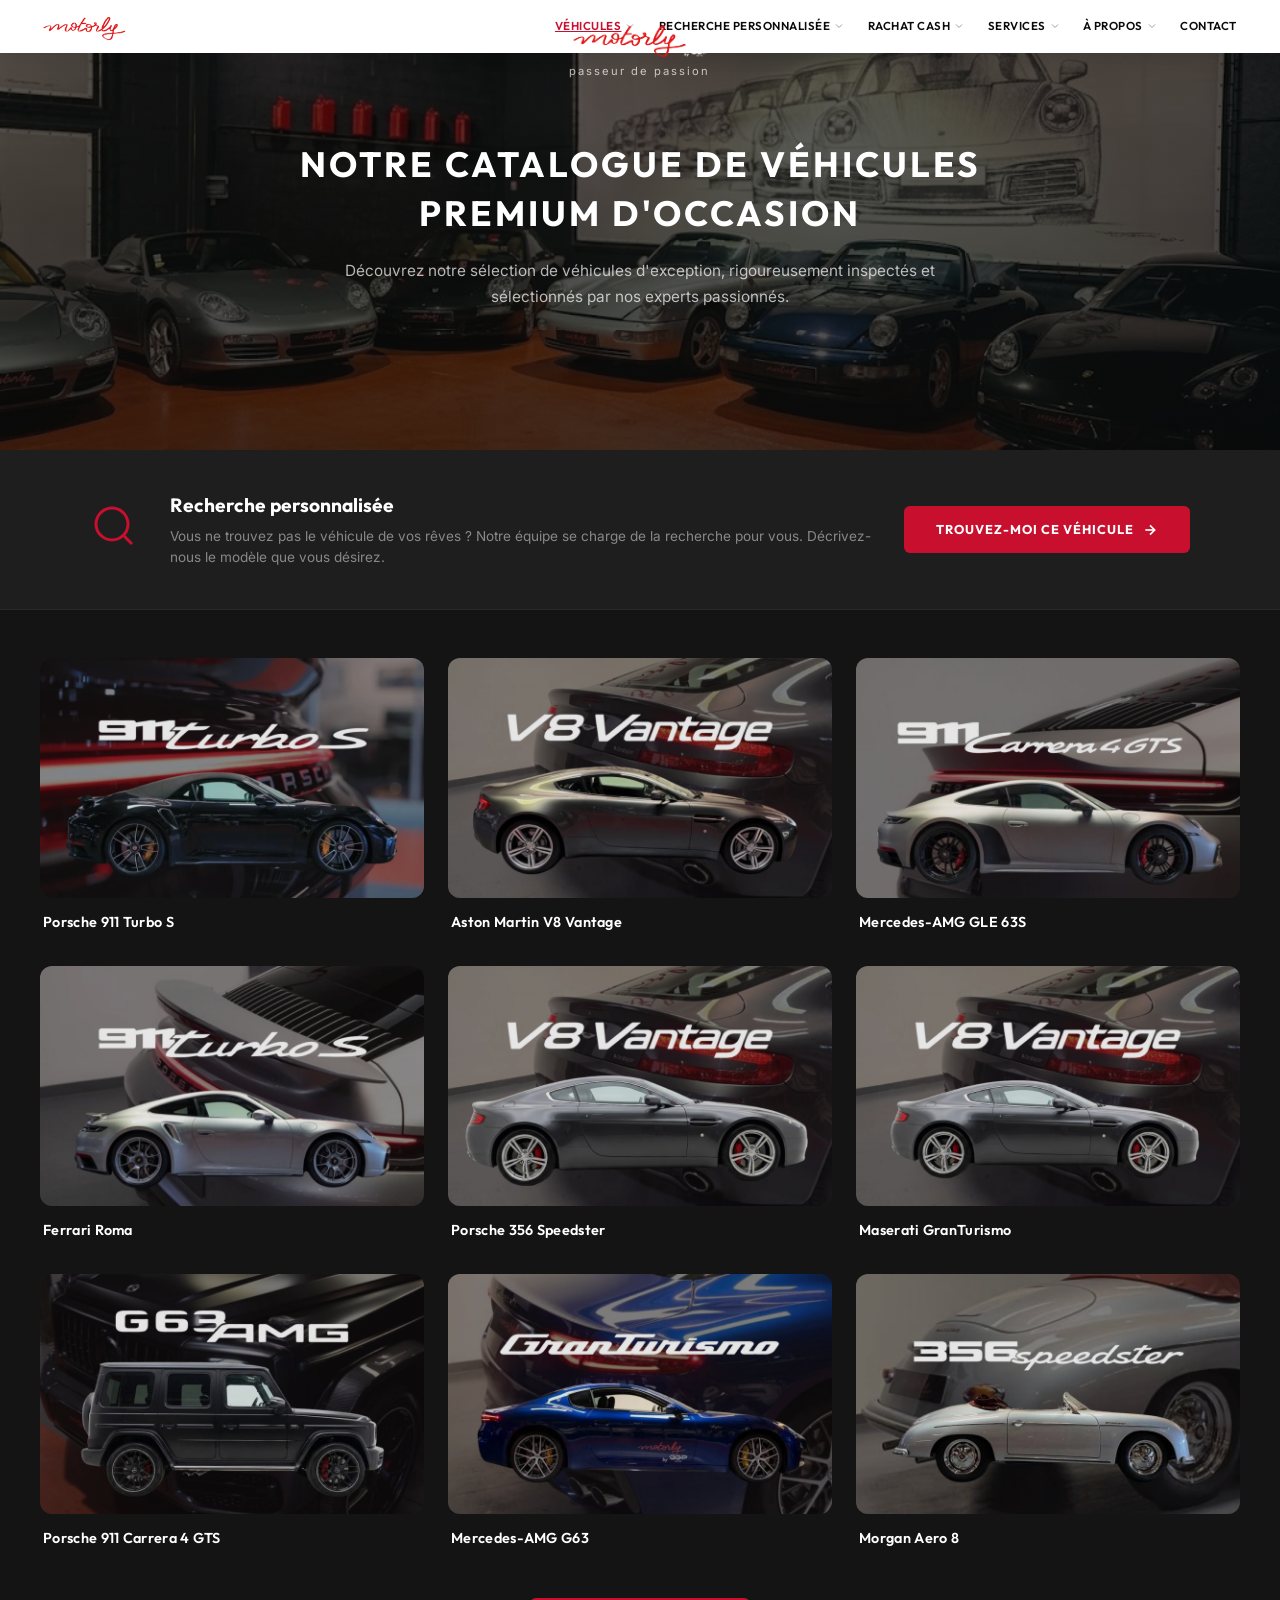
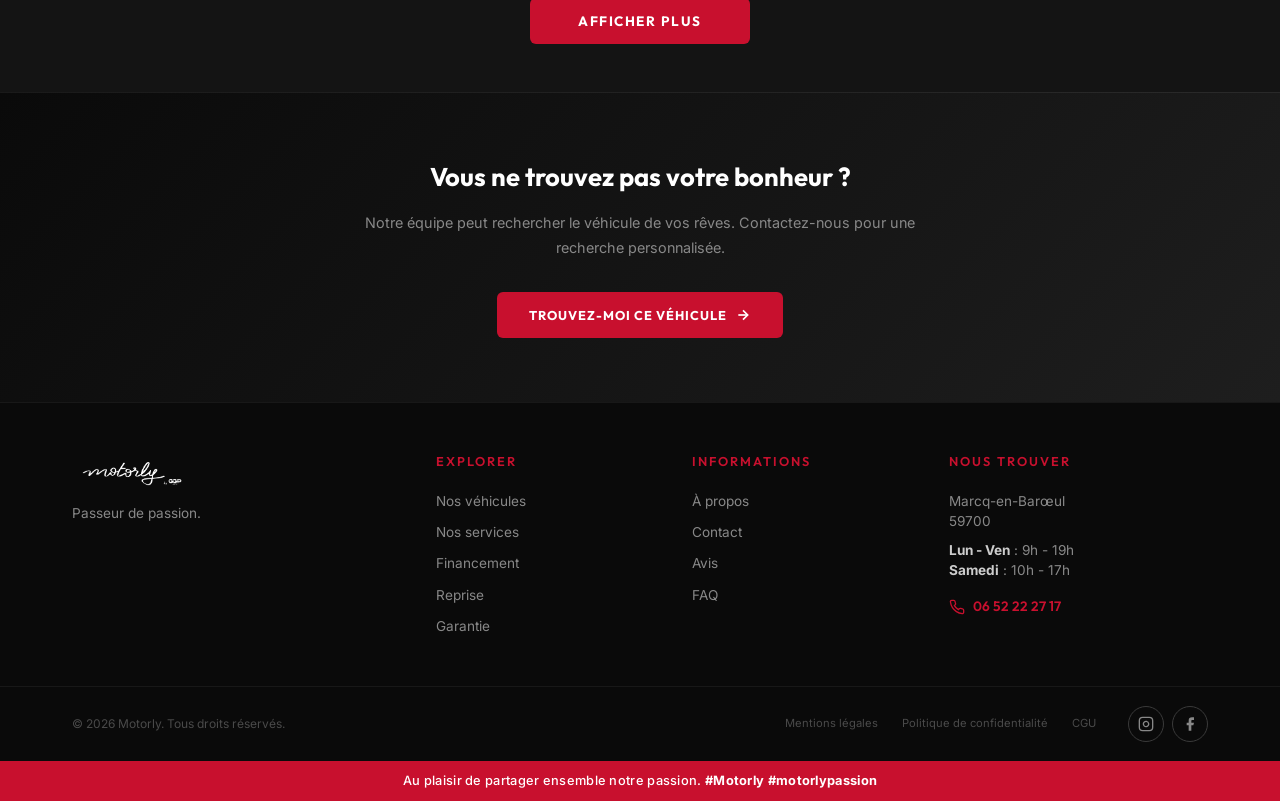
==== commit 9014ed17: "Update vehicules.html" ====
--- a/vehicules.html
+++ b/vehicules.html
@@ -21,7 +21,7 @@
                 <a href="tel:+33652222717" class="top-bar__phone">06 52 22 27 17</a>
             </div>
             <div class="top-bar__center">
-                <a href="index.html" class="top-bar__logo"><img src="assets/images/logo-rouge.png" alt="Motorly" class="top-bar__logo-img"></a>
+                <a href="index.html" class="top-bar__logo"><img src="logo-rouge.png" alt="Motorly" class="top-bar__logo-img"></a>
                 <span class="top-bar__tagline">passeur de passion</span>
             </div>
             <div class="top-bar__right">
@@ -37,7 +37,7 @@
     <!-- ============ STICKY HEADER ============ -->
     <header class="header header--visible" id="header">
         <div class="header__inner">
-            <a href="index.html" class="header__logo"><img src="assets/images/logo-rouge.png" alt="Motorly" class="header__logo-img"></a>
+            <a href="index.html" class="header__logo"><img src="logo-rouge.png" alt="Motorly" class="header__logo-img"></a>
             <nav class="header__nav">
                 <div class="header__nav-item header__nav-item--has-dropdown"><a href="#" class="header__nav-link header__nav-link--current">VÉHICULES <svg viewBox="0 0 24 24" fill="none" stroke="currentColor" stroke-width="2" width="12" height="12"><polyline points="6 9 12 15 18 9"/></svg></a>
                     <div class="header__dropdown"><a href="vehicules.html">Véhicules disponibles</a><a href="#">Véhicules vendus</a></div>
@@ -71,7 +71,7 @@
 
     <!-- ============ CATALOGUE HERO ============ -->
     <section class="cat-hero">
-        <div class="cat-hero__bg" style="background-image: url('assets/images/header-1.png')"></div>
+        <div class="cat-hero__bg" style="background-image: url('header-1.png')"></div>
         <div class="cat-hero__overlay"></div>
         <div class="cat-hero__content">
             <h1 class="cat-hero__title">NOTRE CATALOGUE DE VÉHICULES<br>PREMIUM D'OCCASION</h1>
@@ -99,65 +99,65 @@
             <div class="catalogue__grid" id="catalogue-grid">
 
                 <a href="#" class="car-card" data-visible="true">
-                    <div class="car-card__img"><img src="assets/images/porsche-911-turbo-s.png" alt="Porsche 911 Turbo S"></div>
+                    <div class="car-card__img"><img src="porsche-911-turbo-s.png" alt="Porsche 911 Turbo S"></div>
                     <h3 class="car-card__name">Porsche 911 Turbo S</h3>
                 </a>
                 <a href="#" class="car-card" data-visible="true">
-                    <div class="car-card__img"><img src="assets/images/porsche-slide-1.png" alt="Aston Martin V8 Vantage"></div>
+                    <div class="car-card__img"><img src="porsche-slide-1.png" alt="Aston Martin V8 Vantage"></div>
                     <h3 class="car-card__name">Aston Martin V8 Vantage</h3>
                 </a>
                 <a href="#" class="car-card" data-visible="true">
-                    <div class="car-card__img"><img src="assets/images/porsche-slide-2.png" alt="Mercedes-AMG GLE 63S"></div>
+                    <div class="car-card__img"><img src="porsche-slide-2.png" alt="Mercedes-AMG GLE 63S"></div>
                     <h3 class="car-card__name">Mercedes-AMG GLE 63S</h3>
                 </a>
                 <a href="#" class="car-card" data-visible="true">
-                    <div class="car-card__img"><img src="assets/images/porsche-slide-3.png" alt="Ferrari Roma"></div>
+                    <div class="car-card__img"><img src="porsche-slide-3.png" alt="Ferrari Roma"></div>
                     <h3 class="car-card__name">Ferrari Roma</h3>
                 </a>
                 <a href="#" class="car-card" data-visible="true">
-                    <div class="car-card__img"><img src="assets/images/porsche-slide-4.png" alt="Porsche 356 Speedster"></div>
+                    <div class="car-card__img"><img src="porsche-slide-4.png" alt="Porsche 356 Speedster"></div>
                     <h3 class="car-card__name">Porsche 356 Speedster</h3>
                 </a>
                 <a href="#" class="car-card" data-visible="true">
-                    <div class="car-card__img"><img src="assets/images/porsche-slide-5.png" alt="Maserati GranTurismo"></div>
+                    <div class="car-card__img"><img src="porsche-slide-5.png" alt="Maserati GranTurismo"></div>
                     <h3 class="car-card__name">Maserati GranTurismo</h3>
                 </a>
                 <a href="#" class="car-card" data-visible="true">
-                    <div class="car-card__img"><img src="assets/images/porsche-slide-6.png" alt="Porsche 911 Carrera 4 GTS"></div>
+                    <div class="car-card__img"><img src="porsche-slide-6.png" alt="Porsche 911 Carrera 4 GTS"></div>
                     <h3 class="car-card__name">Porsche 911 Carrera 4 GTS</h3>
                 </a>
                 <a href="#" class="car-card" data-visible="true">
-                    <div class="car-card__img"><img src="assets/images/porsche-slide-7.png" alt="Mercedes-AMG G63"></div>
+                    <div class="car-card__img"><img src="porsche-slide-7.png" alt="Mercedes-AMG G63"></div>
                     <h3 class="car-card__name">Mercedes-AMG G63</h3>
                 </a>
                 <a href="#" class="car-card" data-visible="true">
-                    <div class="car-card__img"><img src="assets/images/porsche-slide-8.png" alt="Morgan Aero 8"></div>
+                    <div class="car-card__img"><img src="porsche-slide-8.png" alt="Morgan Aero 8"></div>
                     <h3 class="car-card__name">Morgan Aero 8</h3>
                 </a>
 
                 <!-- Hidden initially (afficher plus) -->
                 <a href="#" class="car-card car-card--hidden">
-                    <div class="car-card__img"><img src="assets/images/porsche-slide-9.png" alt="Porsche Panamera GTS"></div>
+                    <div class="car-card__img"><img src="porsche-slide-9.png" alt="Porsche Panamera GTS"></div>
                     <h3 class="car-card__name">Porsche Panamera GTS</h3>
                 </a>
                 <a href="#" class="car-card car-card--hidden">
-                    <div class="car-card__img"><img src="assets/images/porsche-slide-10.png" alt="BMW M4 Competition"></div>
+                    <div class="car-card__img"><img src="porsche-slide-10.png" alt="BMW M4 Competition"></div>
                     <h3 class="car-card__name">BMW M4 Competition</h3>
                 </a>
                 <a href="#" class="car-card car-card--hidden">
-                    <div class="car-card__img"><img src="assets/images/porsche-slide-11.png" alt="Porsche 911 Turbo"></div>
+                    <div class="car-card__img"><img src="porsche-slide-11.png" alt="Porsche 911 Turbo"></div>
                     <h3 class="car-card__name">Porsche 911 Turbo</h3>
                 </a>
                 <a href="#" class="car-card car-card--hidden">
-                    <div class="car-card__img"><img src="assets/images/maserati.png" alt="Maserati Quattroporte"></div>
+                    <div class="car-card__img"><img src="maserati.png" alt="Maserati Quattroporte"></div>
                     <h3 class="car-card__name">Maserati Quattroporte</h3>
                 </a>
                 <a href="#" class="car-card car-card--hidden">
-                    <div class="car-card__img"><img src="assets/images/panamera-competition.jpg" alt="Porsche Panamera Turbo S"></div>
+                    <div class="car-card__img"><img src="panamera-competition.jpg" alt="Porsche Panamera Turbo S"></div>
                     <h3 class="car-card__name">Porsche Panamera Turbo S</h3>
                 </a>
                 <a href="#" class="car-card car-card--hidden">
-                    <div class="car-card__img"><img src="assets/images/showroom-cam2.jpg" alt="Aston Martin DB11"></div>
+                    <div class="car-card__img"><img src="showroom-cam2.jpg" alt="Aston Martin DB11"></div>
                     <h3 class="car-card__name">Aston Martin DB11</h3>
                 </a>
 
@@ -183,7 +183,7 @@
         <div class="footer__top">
             <div class="footer__inner">
                 <div class="footer__brand">
-                    <a href="index.html" class="footer__logo"><img src="assets/images/logo-blanc.png" alt="Motorly" class="footer__logo-img"></a>
+                    <a href="index.html" class="footer__logo"><img src="logo-blanc.png" alt="Motorly" class="footer__logo-img"></a>
                     <p class="footer__tagline">Passeur de passion.</p>
                 </div>
                 <div class="footer__links-group">
